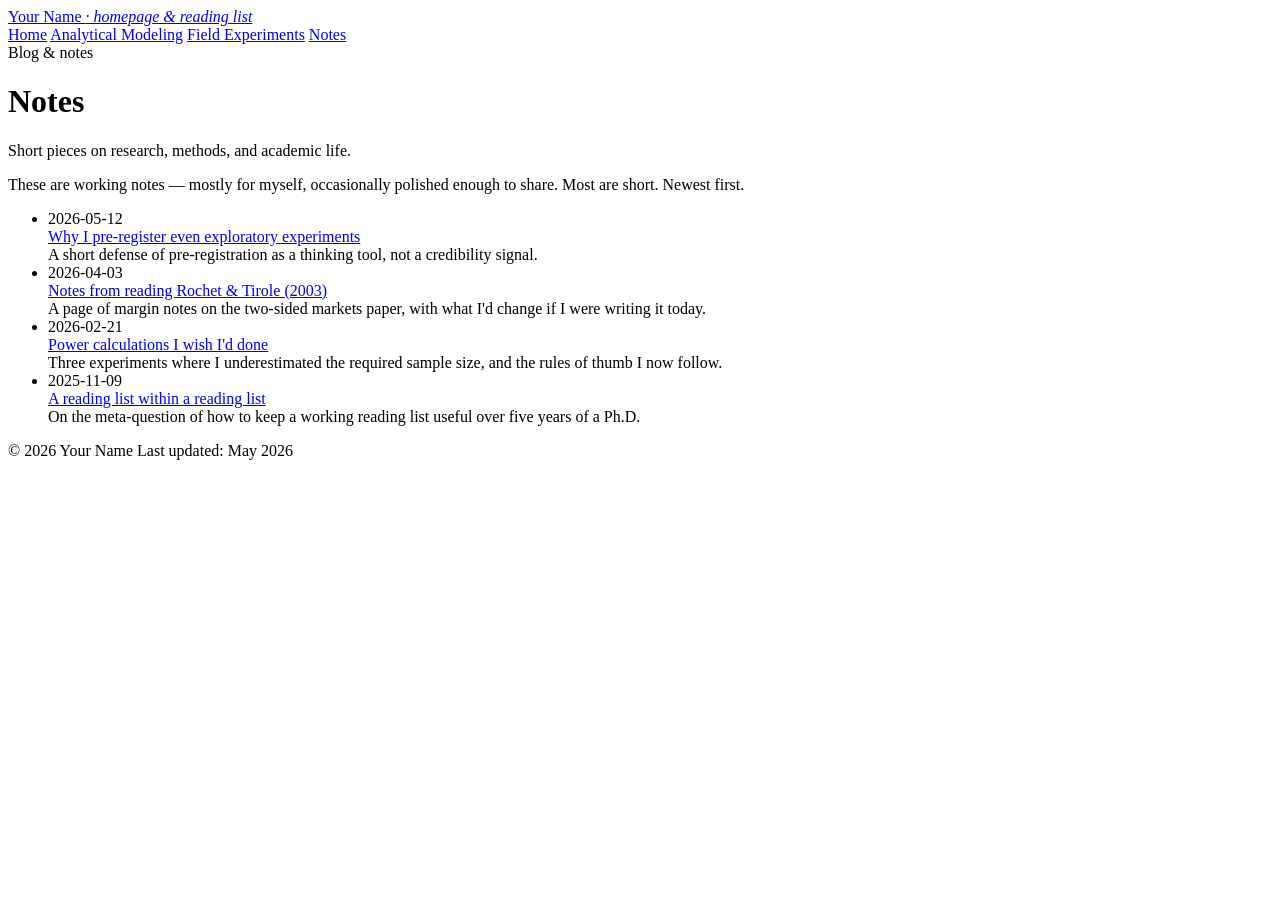
==== index.html @ 1b0b1b4d "Add files via upload" ====
<!doctype html>
<html lang="zh-CN">
<head>
<meta charset="utf-8" />
<meta name="viewport" content="width=device-width,initial-scale=1" />
<title>Notes — Your Name</title>
<meta name="description" content="Short notes on research, methods, and academic life." />
<link rel="stylesheet" href="../assets/style.css" />
</head>
<body>

<header class="site-header">
  <div class="wrap">
    <a class="site-title" href="../index.html">Your Name <em>· homepage &amp; reading list</em></a>
    <nav class="primary">
      <a href="../index.html">Home</a>
      <a href="../analytical/index.html">Analytical Modeling</a>
      <a href="../field-experiments/index.html">Field Experiments</a>
      <a href="index.html" class="active">Notes</a>
    </nav>
  </div>
</header>

<main class="wrap">

  <div class="kicker">Blog &amp; notes</div>
  <h1>Notes</h1>
  <p class="subtitle">Short pieces on research, methods, and academic life.</p>

  <p class="intro-text">
    These are working notes — mostly for myself, occasionally polished enough
    to share. Most are short. Newest first.
  </p>

  <ul class="note-list">

    <li>
      <span class="date">2026-05-12</span>
      <div>
        <div class="post-title"><a href="example-post.html">Why I pre-register even exploratory experiments</a></div>
        <div class="excerpt">
          A short defense of pre-registration as a thinking tool, not a credibility signal.
        </div>
      </div>
    </li>

    <li>
      <span class="date">2026-04-03</span>
      <div>
        <div class="post-title"><a href="#">Notes from reading Rochet &amp; Tirole (2003)</a></div>
        <div class="excerpt">
          A page of margin notes on the two-sided markets paper, with what I'd
          change if I were writing it today.
        </div>
      </div>
    </li>

    <li>
      <span class="date">2026-02-21</span>
      <div>
        <div class="post-title"><a href="#">Power calculations I wish I'd done</a></div>
        <div class="excerpt">
          Three experiments where I underestimated the required sample size,
          and the rules of thumb I now follow.
        </div>
      </div>
    </li>

    <li>
      <span class="date">2025-11-09</span>
      <div>
        <div class="post-title"><a href="#">A reading list within a reading list</a></div>
        <div class="excerpt">
          On the meta-question of how to keep a working reading list useful
          over five years of a Ph.D.
        </div>
      </div>
    </li>

  </ul>

</main>

<footer class="site-footer">
  <div class="wrap">
    <span>© 2026 Your Name</span>
    <span>Last updated: <time datetime="2026-05">May 2026</time></span>
  </div>
</footer>

</body>
</html>
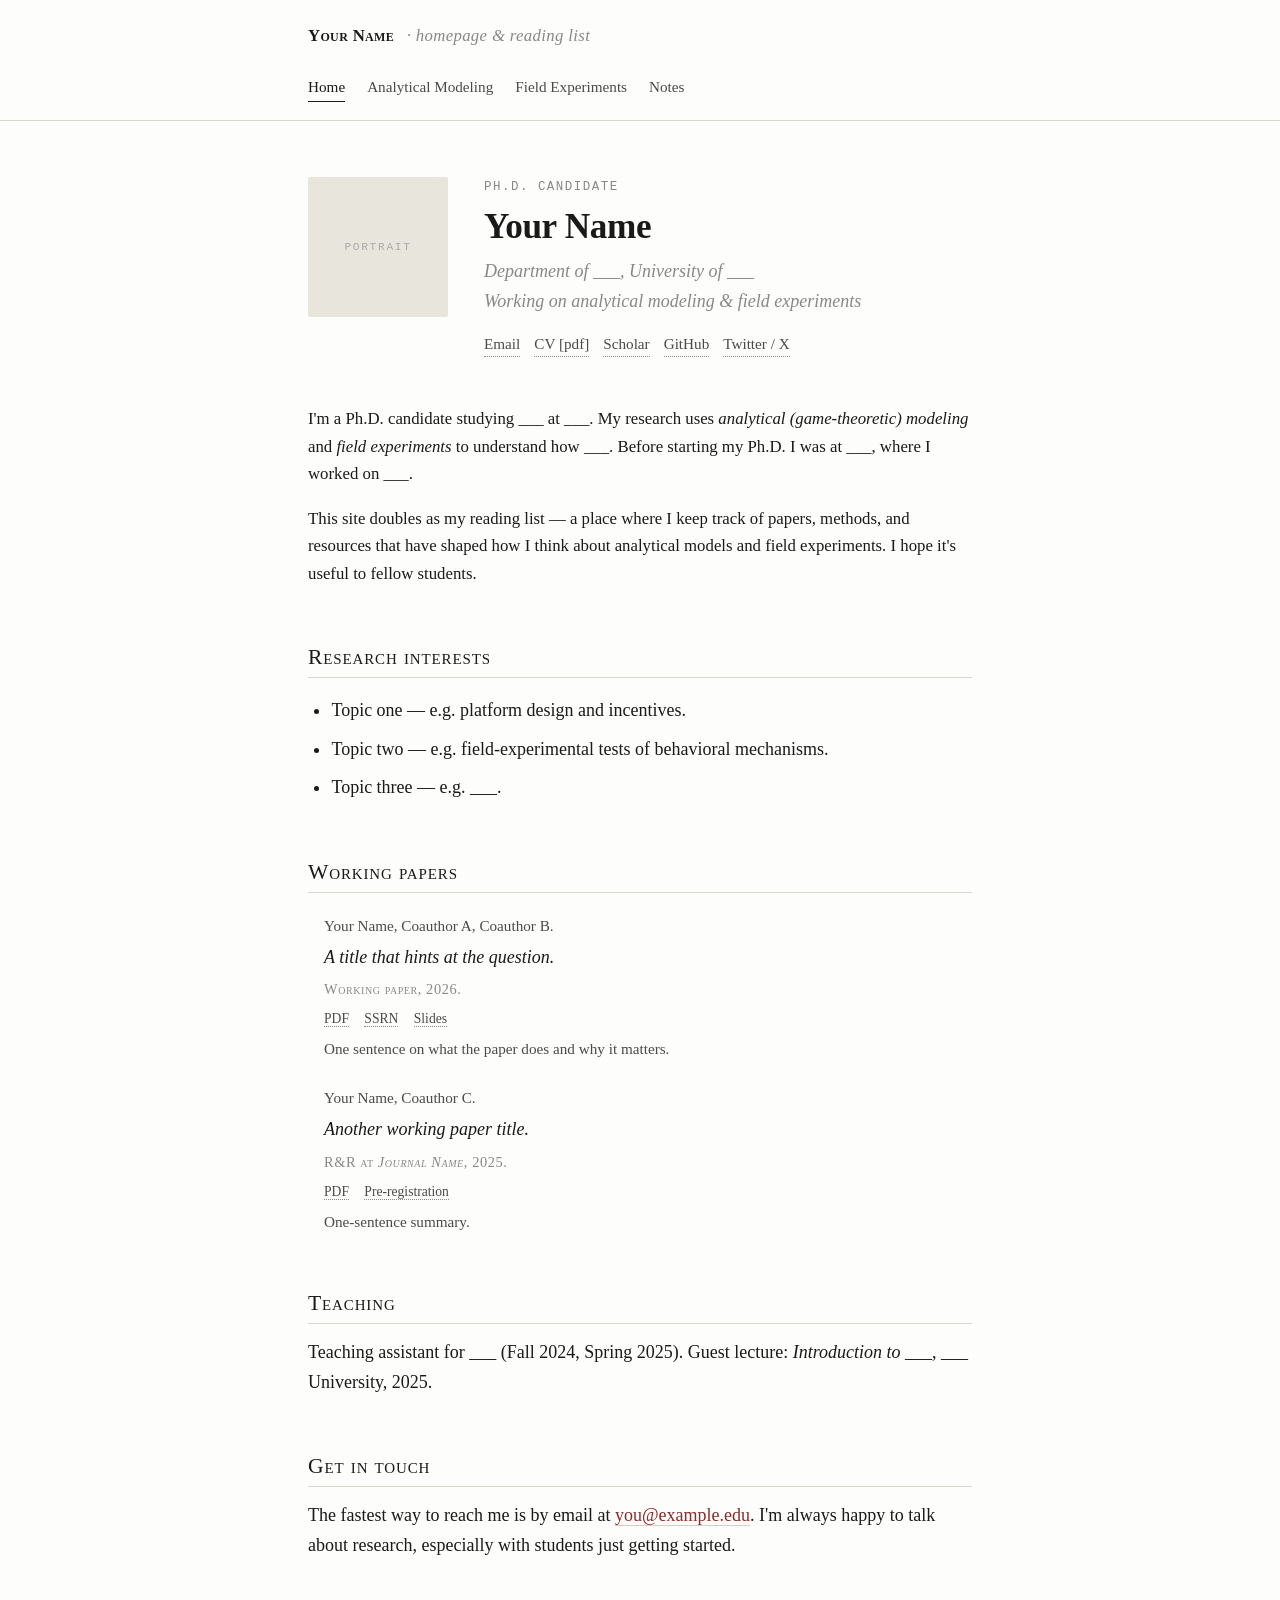
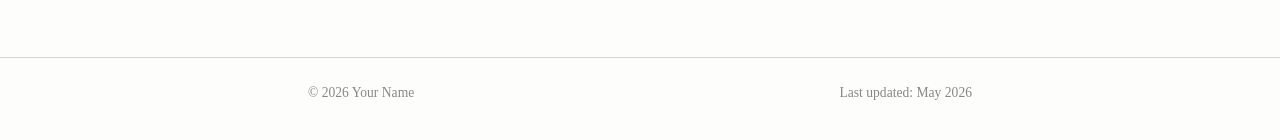
==== commit 27233870: "Initial site Initial site" ====
--- a/index.html
+++ b/index.html
@@ -3,81 +3,102 @@
 <head>
 <meta charset="utf-8" />
 <meta name="viewport" content="width=device-width,initial-scale=1" />
-<title>Notes — Your Name</title>
-<meta name="description" content="Short notes on research, methods, and academic life." />
-<link rel="stylesheet" href="../assets/style.css" />
+<title>Your Name — Home</title>
+<meta name="description" content="Personal homepage and reading list on analytical modeling and field experiments." />
+<link rel="stylesheet" href="assets/style.css" />
 </head>
 <body>
 
 <header class="site-header">
   <div class="wrap">
-    <a class="site-title" href="../index.html">Your Name <em>· homepage &amp; reading list</em></a>
+    <a class="site-title" href="index.html">Your Name <em>· homepage &amp; reading list</em></a>
     <nav class="primary">
-      <a href="../index.html">Home</a>
-      <a href="../analytical/index.html">Analytical Modeling</a>
-      <a href="../field-experiments/index.html">Field Experiments</a>
-      <a href="index.html" class="active">Notes</a>
+      <a href="index.html" class="active">Home</a>
+      <a href="analytical/index.html">Analytical Modeling</a>
+      <a href="field-experiments/index.html">Field Experiments</a>
+      <a href="notes/index.html">Notes</a>
     </nav>
   </div>
 </header>
 
 <main class="wrap">
 
-  <div class="kicker">Blog &amp; notes</div>
-  <h1>Notes</h1>
-  <p class="subtitle">Short pieces on research, methods, and academic life.</p>
+  <section class="bio">
+    <div class="portrait">PORTRAIT</div>
+    <div class="who">
+      <div class="kicker">Ph.D. Candidate</div>
+      <h1>Your Name</h1>
+      <div class="affil">
+        Department of ___, University of ___<br/>
+        Working on analytical modeling &amp; field experiments
+      </div>
+      <div class="links">
+        <a href="mailto:you@example.edu">Email</a>
+        <a href="assets/cv.pdf">CV [pdf]</a>
+        <a href="https://scholar.google.com/citations?user=XXXXX">Scholar</a>
+        <a href="https://github.com/your-handle">GitHub</a>
+        <a href="https://twitter.com/your-handle">Twitter / X</a>
+      </div>
+    </div>
+  </section>
 
   <p class="intro-text">
-    These are working notes — mostly for myself, occasionally polished enough
-    to share. Most are short. Newest first.
+    I'm a Ph.D. candidate studying ___ at ___. My research uses
+    <em>analytical (game-theoretic) modeling</em> and <em>field experiments</em>
+    to understand how ___. Before starting my Ph.D. I was at ___, where I worked on ___.
   </p>
 
-  <ul class="note-list">
+  <p class="intro-text">
+    This site doubles as my reading list — a place where I keep track of papers,
+    methods, and resources that have shaped how I think about analytical models
+    and field experiments. I hope it's useful to fellow students.
+  </p>
 
-    <li>
-      <span class="date">2026-05-12</span>
-      <div>
-        <div class="post-title"><a href="example-post.html">Why I pre-register even exploratory experiments</a></div>
-        <div class="excerpt">
-          A short defense of pre-registration as a thinking tool, not a credibility signal.
-        </div>
-      </div>
-    </li>
+  <h2>Research interests</h2>
+  <ul>
+    <li>Topic one — e.g. platform design and incentives.</li>
+    <li>Topic two — e.g. field-experimental tests of behavioral mechanisms.</li>
+    <li>Topic three — e.g. ___.</li>
+  </ul>
 
-    <li>
-      <span class="date">2026-04-03</span>
-      <div>
-        <div class="post-title"><a href="#">Notes from reading Rochet &amp; Tirole (2003)</a></div>
-        <div class="excerpt">
-          A page of margin notes on the two-sided markets paper, with what I'd
-          change if I were writing it today.
-        </div>
-      </div>
-    </li>
+  <h2>Working papers</h2>
 
-    <li>
-      <span class="date">2026-02-21</span>
-      <div>
-        <div class="post-title"><a href="#">Power calculations I wish I'd done</a></div>
-        <div class="excerpt">
-          Three experiments where I underestimated the required sample size,
-          and the rules of thumb I now follow.
-        </div>
-      </div>
-    </li>
+  <div class="entry">
+    <span class="authors">Your Name, Coauthor A, Coauthor B.</span>
+    <span class="title">A title that hints at the question.</span>
+    <span class="venue">Working paper, 2026.</span>
+    <div class="links-row">
+      <a href="#">PDF</a>
+      <a href="#">SSRN</a>
+      <a href="#">Slides</a>
+    </div>
+    <p class="note">One sentence on what the paper does and why it matters.</p>
+  </div>
 
-    <li>
-      <span class="date">2025-11-09</span>
-      <div>
-        <div class="post-title"><a href="#">A reading list within a reading list</a></div>
-        <div class="excerpt">
-          On the meta-question of how to keep a working reading list useful
-          over five years of a Ph.D.
-        </div>
-      </div>
-    </li>
+  <div class="entry">
+    <span class="authors">Your Name, Coauthor C.</span>
+    <span class="title">Another working paper title.</span>
+    <span class="venue">R&amp;R at <em>Journal Name</em>, 2025.</span>
+    <div class="links-row">
+      <a href="#">PDF</a>
+      <a href="#">Pre-registration</a>
+    </div>
+    <p class="note">One-sentence summary.</p>
+  </div>
 
-  </ul>
+  <h2>Teaching</h2>
+  <p>
+    Teaching assistant for ___ (Fall 2024, Spring 2025).
+    Guest lecture: <em>Introduction to ___</em>, ___ University, 2025.
+  </p>
+
+  <h2>Get in touch</h2>
+  <p>
+    The fastest way to reach me is by email at
+    <a href="mailto:you@example.edu">you@example.edu</a>.
+    I'm always happy to talk about research, especially with students just
+    getting started.
+  </p>
 
 </main>
 
--- a/assets/style.css
+++ b/assets/style.css
@@ -0,0 +1,206 @@
+/* =========================================================
+   Personal Academic Site — Minimal Scholarly Style
+   ========================================================= */
+
+@import url('https://fonts.googleapis.com/css2?family=Crimson+Pro:ital,wght@0,400;0,500;0,600;0,700;1,400&family=JetBrains+Mono:wght@400;500&display=swap');
+
+:root {
+  --text:       #1a1a1a;
+  --text-soft:  #4a4a4a;
+  --text-muted: #888;
+  --bg:         #fdfdfb;
+  --bg-soft:    #f5f4ef;
+  --rule:       #d8d5cc;
+  --accent:     #8b2a2a;
+  --accent-bg:  #f9efef;
+  --serif:      'Crimson Pro', 'Iowan Old Style', 'Palatino Linotype', Georgia, serif;
+  --mono:       'JetBrains Mono', 'SF Mono', Menlo, monospace;
+  --max-w:      720px;
+}
+
+* { box-sizing: border-box; }
+html { scroll-behavior: smooth; }
+
+body {
+  margin: 0;
+  font-family: var(--serif);
+  font-size: 18px;
+  line-height: 1.65;
+  color: var(--text);
+  background: var(--bg);
+  -webkit-font-smoothing: antialiased;
+  text-rendering: optimizeLegibility;
+}
+
+.wrap { max-width: var(--max-w); margin: 0 auto; padding: 0 28px; }
+
+/* ---------- Top Nav ---------- */
+header.site-header {
+  border-bottom: 1px solid var(--rule);
+  padding: 22px 0 18px;
+  margin-bottom: 56px;
+  background: var(--bg);
+}
+.site-header .wrap {
+  display: flex; align-items: baseline; justify-content: space-between;
+  gap: 24px; flex-wrap: wrap;
+}
+.site-title {
+  font-weight: 600; font-size: 1.05rem; letter-spacing: 0.02em;
+  text-decoration: none; color: var(--text); font-variant: small-caps;
+  border-bottom: none;
+}
+.site-title em {
+  font-style: italic; font-variant: normal; color: var(--text-muted);
+  font-weight: 400; margin-left: 8px;
+}
+nav.primary { display: flex; gap: 22px; font-size: 0.95rem; flex-wrap: wrap; }
+nav.primary a {
+  color: var(--text-soft); text-decoration: none;
+  border-bottom: 1px solid transparent; padding-bottom: 2px;
+  transition: color .15s, border-color .15s;
+}
+nav.primary a:hover { color: var(--accent); border-bottom-color: var(--accent); }
+nav.primary a.active { color: var(--text); border-bottom-color: var(--text); }
+
+/* ---------- Typography ---------- */
+h1, h2, h3, h4 {
+  font-family: var(--serif); font-weight: 600;
+  line-height: 1.25; color: var(--text);
+}
+h1 { font-size: 2.2rem; margin: 0 0 8px; letter-spacing: -0.01em; }
+h1 + .subtitle {
+  color: var(--text-muted); font-style: italic;
+  font-size: 1.1rem; margin: 0 0 40px;
+}
+h2 {
+  font-size: 1.35rem; margin: 56px 0 14px;
+  padding-bottom: 6px; border-bottom: 1px solid var(--rule);
+  font-variant: small-caps; letter-spacing: 0.04em; font-weight: 500;
+}
+h3 { font-size: 1.1rem; margin: 32px 0 10px; font-style: italic; font-weight: 500; }
+
+p { margin: 0 0 1em; }
+
+a {
+  color: var(--accent); text-decoration: none;
+  border-bottom: 1px solid rgba(139,42,42,0.25); transition: border-color .15s;
+}
+a:hover { border-bottom-color: var(--accent); }
+
+ul, ol { padding-left: 1.3em; }
+li { margin-bottom: 0.5em; }
+
+blockquote {
+  margin: 24px 0; padding: 4px 20px;
+  border-left: 3px solid var(--rule);
+  color: var(--text-soft); font-style: italic;
+}
+
+code, kbd, samp {
+  font-family: var(--mono); font-size: 0.9em;
+  background: var(--bg-soft); padding: 2px 6px; border-radius: 3px;
+}
+
+hr { border: 0; border-top: 1px solid var(--rule); margin: 48px 0; }
+
+/* ---------- Home: bio block ---------- */
+.bio {
+  display: grid; grid-template-columns: 140px 1fr;
+  gap: 36px; align-items: start; margin-bottom: 48px;
+}
+.portrait {
+  width: 140px; height: 140px; object-fit: cover;
+  border-radius: 2px; filter: grayscale(15%);
+  background: #e8e5dc;
+  display: flex; align-items: center; justify-content: center;
+  color: #aaa; font-family: var(--mono); font-size: 0.7rem; letter-spacing: 0.15em;
+}
+.bio .who h1 { margin-top: 0; }
+.bio .affil { color: var(--text-muted); font-style: italic; margin-bottom: 14px; }
+.bio .links {
+  display: flex; flex-wrap: wrap; gap: 14px;
+  font-size: 0.95rem; margin-top: 8px;
+}
+.bio .links a { color: var(--text-soft); border-bottom: 1px dotted var(--text-muted); }
+.bio .links a:hover { color: var(--accent); border-bottom-color: var(--accent); }
+
+@media (max-width: 600px) {
+  .bio { grid-template-columns: 1fr; }
+  .portrait { width: 110px; height: 110px; }
+}
+
+/* ---------- Reading list entries ---------- */
+.entry {
+  margin: 18px 0 22px; padding-left: 14px;
+  border-left: 2px solid transparent;
+  transition: border-color .2s;
+}
+.entry:hover { border-left-color: var(--accent); }
+.entry .authors { font-size: 0.95rem; color: var(--text-soft); }
+.entry .year { color: var(--text-muted); }
+.entry .title {
+  display: block; font-weight: 500; font-style: italic;
+  margin: 2px 0; color: var(--text);
+}
+.entry .venue {
+  font-size: 0.9rem; color: var(--text-muted);
+  font-variant: small-caps; letter-spacing: 0.04em;
+}
+.entry .tag {
+  display: inline-block; padding: 1px 8px; margin-right: 4px;
+  background: var(--bg-soft); border-radius: 10px;
+  font-family: var(--mono); font-size: 0.75rem; color: var(--text-soft);
+}
+.entry .note {
+  margin-top: 6px; font-size: 0.95rem;
+  color: var(--text-soft);
+}
+.entry .links-row { font-size: 0.85rem; margin-top: 4px; }
+.entry .links-row a {
+  color: var(--text-soft); margin-right: 12px;
+  border-bottom: 1px dotted var(--text-muted);
+}
+
+/* ---------- Notes (blog) listing ---------- */
+.note-list { list-style: none; padding: 0; }
+.note-list li {
+  display: grid; grid-template-columns: 110px 1fr;
+  gap: 18px; padding: 14px 0;
+  border-bottom: 1px solid var(--rule); align-items: baseline;
+}
+.note-list .date {
+  font-family: var(--mono); font-size: 0.85rem; color: var(--text-muted);
+}
+.note-list .post-title { font-size: 1.05rem; }
+.note-list .post-title a { color: var(--text); border-bottom: none; }
+.note-list .post-title a:hover { color: var(--accent); }
+.note-list .excerpt {
+  font-size: 0.92rem; color: var(--text-soft); margin-top: 2px;
+}
+
+@media (max-width: 600px) {
+  .note-list li { grid-template-columns: 1fr; gap: 4px; }
+}
+
+/* ---------- Footer ---------- */
+footer.site-footer {
+  margin-top: 96px; padding: 24px 0 36px;
+  border-top: 1px solid var(--rule);
+  font-size: 0.85rem; color: var(--text-muted);
+}
+footer.site-footer .wrap {
+  display: flex; justify-content: space-between;
+  flex-wrap: wrap; gap: 12px;
+}
+footer a { color: var(--text-muted); border-bottom: 1px dotted var(--text-muted); }
+footer a:hover { color: var(--accent); border-bottom-color: var(--accent); }
+
+/* ---------- Misc ---------- */
+::selection { background: var(--accent-bg); color: var(--accent); }
+.kicker {
+  font-family: var(--mono); font-size: 0.78rem;
+  color: var(--text-muted); letter-spacing: 0.12em;
+  text-transform: uppercase; margin-bottom: 8px;
+}
+.intro-text { font-size: 1.05rem; }
